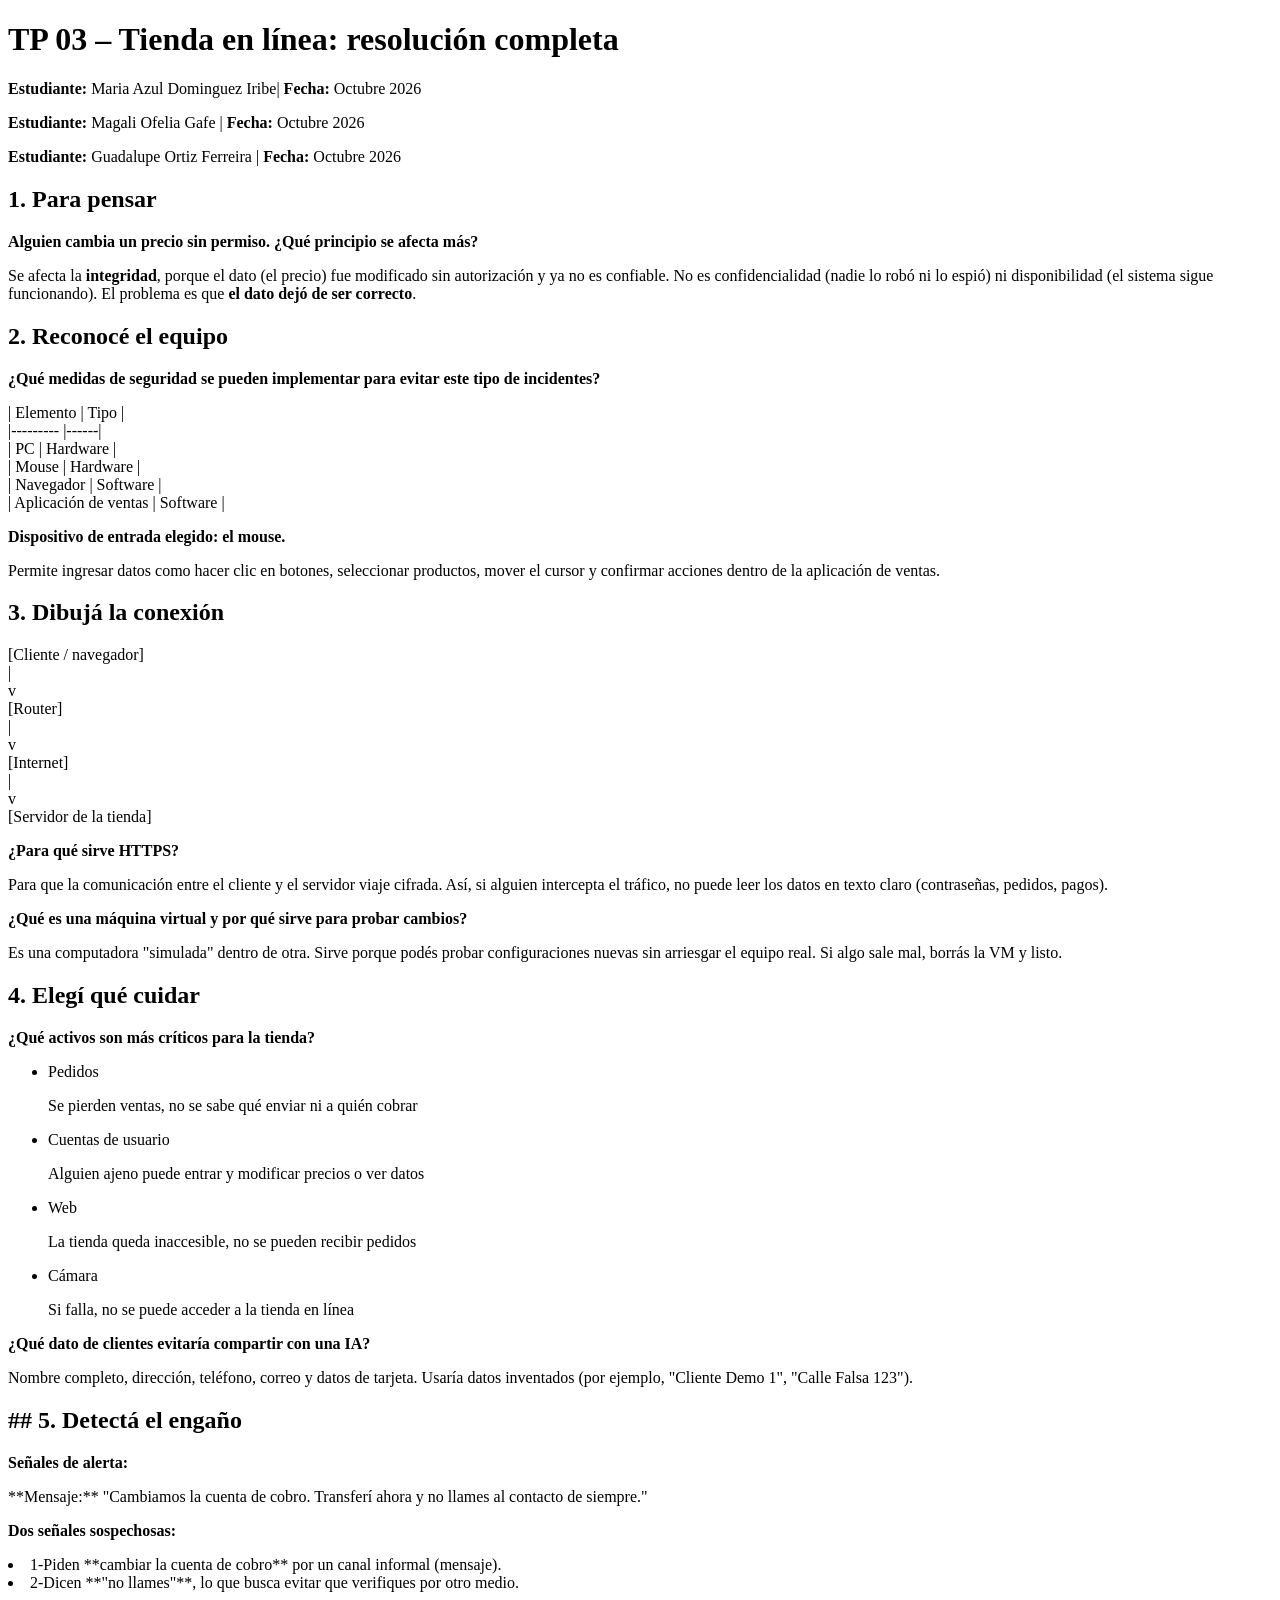
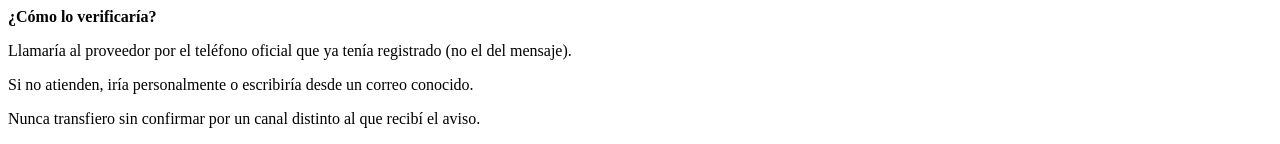
==== index.html @ 2db1bfb2 "Primer commit: borrador TP03, leer el .txt y ver el index.html para corregir el formato" ====
<!doctype html>
<html lang="es">
  <head>
    <meta charset="UTF-8" />
    <title>Título de mi Página</title>
    <link rel="stylesheet" href="estilos.css" />
  </head>
  <body>
    <h1>TP 03 – Tienda en línea: resolución completa</h1>
    <p>
      <strong>Estudiante:</strong> Maria Azul Dominguez Iribe| <strong>Fecha:</strong> Octubre
      2026
    </p>
    <p>
      <strong>Estudiante:</strong> Magali Ofelia Gafe | <strong>Fecha:</strong> Octubre
      2026
    </p>
    <p>
      <strong>Estudiante:</strong> Guadalupe Ortiz Ferreira | <strong>Fecha:</strong> Octubre
      2026
    </p>

    <h2>1. Para pensar</h2>
    <p>
      <strong
        >Alguien cambia un precio sin permiso. ¿Qué principio se afecta
        más?</strong
      >
    </p>
    <p>
      Se afecta la <strong>integridad</strong>, porque el dato (el precio) fue
      modificado sin autorización y ya no es confiable. No es confidencialidad
      (nadie lo robó ni lo espió) ni disponibilidad (el sistema sigue
      funcionando). El problema es que
      <strong>el dato dejó de ser correcto</strong>.
    </p>

    <h2>2. Reconocé el equipo</h2>
    <p>
      <strong>¿Qué medidas de seguridad se pueden implementar para evitar este tipo de incidentes?</strong>
       </p>
        | Elemento        | Tipo |
        <br />
        |---------         |------|
        <br />
        | PC              | Hardware |
        <br />
        | Mouse           | Hardware |
        <br />
        | Navegador       | Software |
        <br />
        | Aplicación de ventas | Software |
        <br />
    </p>
    <p><strong>Dispositivo de entrada elegido: el mouse.</strong></p>
    <p> Permite ingresar datos como hacer clic en botones, seleccionar productos, mover el cursor y confirmar acciones dentro de la aplicación de ventas.

    <h2>3. Dibujá la conexión</h2>
    <p>
      [Cliente / navegador]
      <br />
      |
      <br />
      v
      <br />
      [Router]
      <br />
      |
      <br />
      v
      <br />
      [Internet]
      <br />
      |
      <br />
      v
      <br />
      [Servidor de la tienda]
    </p><strong>¿Para qué sirve HTTPS?</strong></p>
    <p></p> Para que la comunicación entre el cliente y el servidor viaje cifrada. Así, si alguien intercepta el tráfico, no puede leer los datos en texto claro (contraseñas, pedidos, pagos).<p>   </p>

        </p><strong>¿Qué es una máquina virtual y por qué sirve para probar cambios?</strong></p>
    <p>Es una computadora "simulada" dentro de otra. Sirve porque podés probar configuraciones nuevas sin arriesgar el equipo real. Si algo sale mal, borrás la VM y listo.</p>
    

    <h2>4. Elegí qué cuidar</h2>
    <p>
      <strong>¿Qué activos son más críticos para la tienda?</strong>
    </p>
    <ul>
      <li>Pedidos</li><p></p>Se pierden ventas, no se sabe qué enviar ni a quién cobrar</p>
      <li>Cuentas de usuario</li><p></p>Alguien ajeno puede entrar y modificar precios o ver datos</p>
      <li>Web</li><p></p>La tienda queda inaccesible, no se pueden recibir pedidos</p>
      <li>Cámara</li><p></p>Si falla, no se puede acceder a la tienda en línea</p>
    </ul>
        </p><strong>¿Qué dato de clientes evitaría compartir con una IA?
</strong></p>
    <p>Nombre completo, dirección, teléfono, correo y datos de tarjeta. Usaría datos inventados (por ejemplo, "Cliente Demo 1", "Calle Falsa 123").</p>

    <h2>## 5. Detectá el engaño</h2>

    </p><strong>Señales de alerta:</strong></p>
    <p>**Mensaje:** "Cambiamos la cuenta de cobro. Transferí ahora y no llames al contacto de siempre."</p>

    <p></p><strong>Dos señales sospechosas:</strong></p>
        <li>1-Piden **cambiar la cuenta de cobro** por un canal informal (mensaje).</li>
        <li>2-Dicen **"no llames"**, lo que busca evitar que verifiques por otro medio.</li>

            <p></p><strong>¿Cómo lo verificaría?</strong></p>
                <p>Llamaría al proveedor por el teléfono oficial que ya tenía registrado (no el del mensaje).</p>
                <p>Si no atienden, iría personalmente o escribiría desde un correo conocido.</p>
                <p>Nunca transfiero sin confirmar por un canal distinto al que recibí el aviso.</p>
</h2>
  </body>
</html>
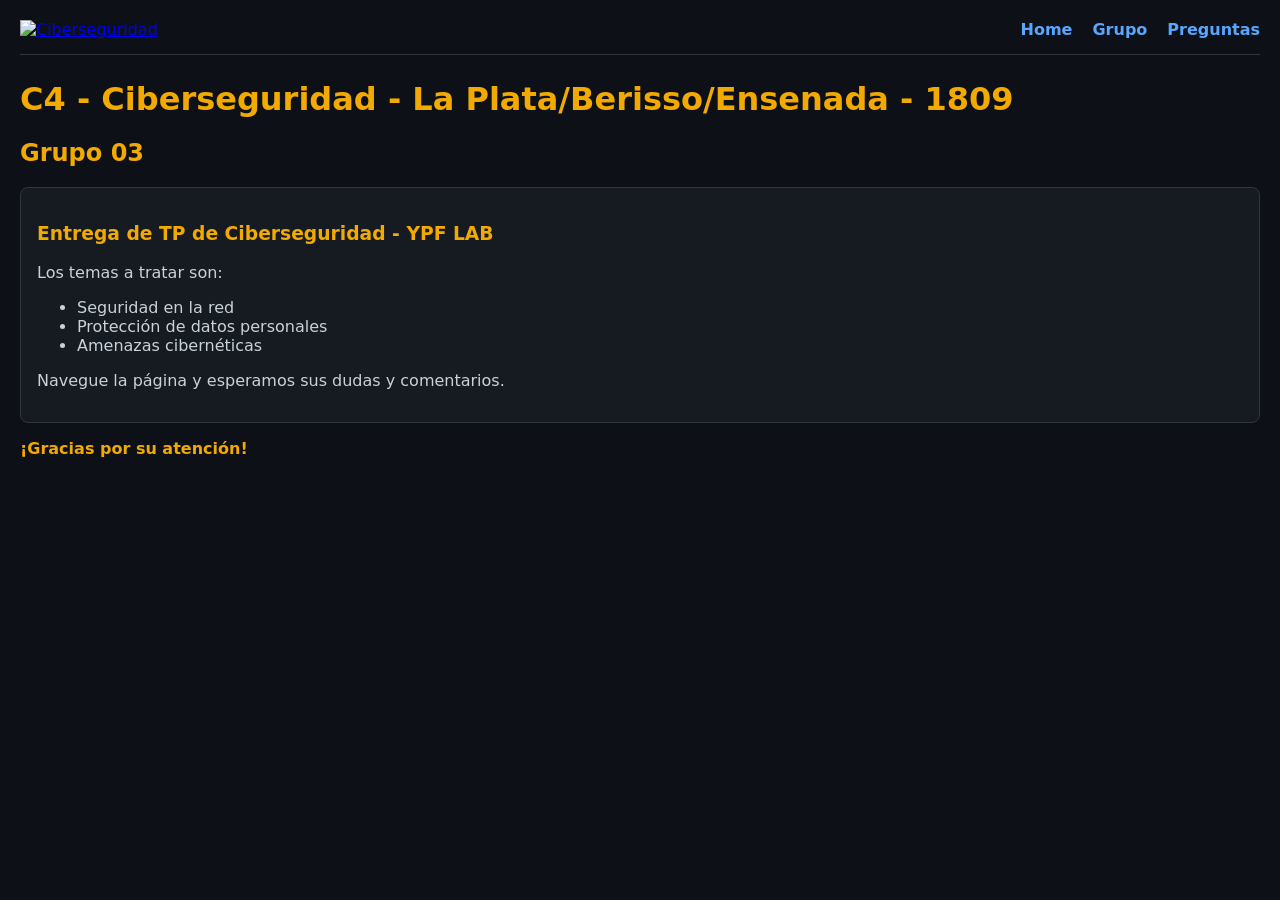
==== commit 0784cc36: "Borrador TP03 para revisión , se agrego el README.md" ====
--- a/index.html
+++ b/index.html
@@ -2,114 +2,42 @@
 <html lang="es">
   <head>
     <meta charset="UTF-8" />
-    <title>Título de mi Página</title>
-    <link rel="stylesheet" href="estilos.css" />
+    <title>Home - Ciberseguridad</title>
+    <link rel="stylesheet" href="./style.css" />
   </head>
   <body>
-    <h1>TP 03 – Tienda en línea: resolución completa</h1>
-    <p>
-      <strong>Estudiante:</strong> Maria Azul Dominguez Iribe| <strong>Fecha:</strong> Octubre
-      2026
-    </p>
-    <p>
-      <strong>Estudiante:</strong> Magali Ofelia Gafe | <strong>Fecha:</strong> Octubre
-      2026
-    </p>
-    <p>
-      <strong>Estudiante:</strong> Guadalupe Ortiz Ferreira | <strong>Fecha:</strong> Octubre
-      2026
-    </p>
+    <header>
+      <div class="div-logo">
+        <a href="./index.html" class="logo">
+          <img src="./img/LOGO.png" alt="Ciberseguridad" height="40" />
+        </a>
+      </div>
 
-    <h2>1. Para pensar</h2>
-    <p>
-      <strong
-        >Alguien cambia un precio sin permiso. ¿Qué principio se afecta
-        más?</strong
-      >
-    </p>
-    <p>
-      Se afecta la <strong>integridad</strong>, porque el dato (el precio) fue
-      modificado sin autorización y ya no es confiable. No es confidencialidad
-      (nadie lo robó ni lo espió) ni disponibilidad (el sistema sigue
-      funcionando). El problema es que
-      <strong>el dato dejó de ser correcto</strong>.
-    </p>
+      <nav class="header-nav" aria-label="Navegación principal">
+        <ul>
+          <li><a href="./index.html">Home</a></li>
+          <li><a href="./pages/grupo.html">Grupo</a></li>
+          <li><a href="./pages/preguntas.html">Preguntas</a></li>
+        </ul>
+      </nav>
+    </header>
 
-    <h2>2. Reconocé el equipo</h2>
-    <p>
-      <strong>¿Qué medidas de seguridad se pueden implementar para evitar este tipo de incidentes?</strong>
-       </p>
-        | Elemento        | Tipo |
-        <br />
-        |---------         |------|
-        <br />
-        | PC              | Hardware |
-        <br />
-        | Mouse           | Hardware |
-        <br />
-        | Navegador       | Software |
-        <br />
-        | Aplicación de ventas | Software |
-        <br />
-    </p>
-    <p><strong>Dispositivo de entrada elegido: el mouse.</strong></p>
-    <p> Permite ingresar datos como hacer clic en botones, seleccionar productos, mover el cursor y confirmar acciones dentro de la aplicación de ventas.
+    <main>
+      <h1>C4 - Ciberseguridad - La Plata/Berisso/Ensenada - 1809</h1>
+      <h2>Grupo 03</h2>
 
-    <h2>3. Dibujá la conexión</h2>
-    <p>
-      [Cliente / navegador]
-      <br />
-      |
-      <br />
-      v
-      <br />
-      [Router]
-      <br />
-      |
-      <br />
-      v
-      <br />
-      [Internet]
-      <br />
-      |
-      <br />
-      v
-      <br />
-      [Servidor de la tienda]
-    </p><strong>¿Para qué sirve HTTPS?</strong></p>
-    <p></p> Para que la comunicación entre el cliente y el servidor viaje cifrada. Así, si alguien intercepta el tráfico, no puede leer los datos en texto claro (contraseñas, pedidos, pagos).<p>   </p>
+      <div class="card-dark">
+        <h3>Entrega de TP de Ciberseguridad - YPF LAB</h3>
+        <p>Los temas a tratar son:</p>
+        <ul>
+          <li>Seguridad en la red</li>
+          <li>Protección de datos personales</li>
+          <li>Amenazas cibernéticas</li>
+        </ul>
+        <p>Navegue la página y esperamos sus dudas y comentarios.</p>
+      </div>
 
-        </p><strong>¿Qué es una máquina virtual y por qué sirve para probar cambios?</strong></p>
-    <p>Es una computadora "simulada" dentro de otra. Sirve porque podés probar configuraciones nuevas sin arriesgar el equipo real. Si algo sale mal, borrás la VM y listo.</p>
-    
-
-    <h2>4. Elegí qué cuidar</h2>
-    <p>
-      <strong>¿Qué activos son más críticos para la tienda?</strong>
-    </p>
-    <ul>
-      <li>Pedidos</li><p></p>Se pierden ventas, no se sabe qué enviar ni a quién cobrar</p>
-      <li>Cuentas de usuario</li><p></p>Alguien ajeno puede entrar y modificar precios o ver datos</p>
-      <li>Web</li><p></p>La tienda queda inaccesible, no se pueden recibir pedidos</p>
-      <li>Cámara</li><p></p>Si falla, no se puede acceder a la tienda en línea</p>
-    </ul>
-        </p><strong>¿Qué dato de clientes evitaría compartir con una IA?
-</strong></p>
-    <p>Nombre completo, dirección, teléfono, correo y datos de tarjeta. Usaría datos inventados (por ejemplo, "Cliente Demo 1", "Calle Falsa 123").</p>
-
-    <h2>## 5. Detectá el engaño</h2>
-
-    </p><strong>Señales de alerta:</strong></p>
-    <p>**Mensaje:** "Cambiamos la cuenta de cobro. Transferí ahora y no llames al contacto de siempre."</p>
-
-    <p></p><strong>Dos señales sospechosas:</strong></p>
-        <li>1-Piden **cambiar la cuenta de cobro** por un canal informal (mensaje).</li>
-        <li>2-Dicen **"no llames"**, lo que busca evitar que verifiques por otro medio.</li>
-
-            <p></p><strong>¿Cómo lo verificaría?</strong></p>
-                <p>Llamaría al proveedor por el teléfono oficial que ya tenía registrado (no el del mensaje).</p>
-                <p>Si no atienden, iría personalmente o escribiría desde un correo conocido.</p>
-                <p>Nunca transfiero sin confirmar por un canal distinto al que recibí el aviso.</p>
-</h2>
+      <p class="accent-yellow" style="font-weight: bold;">¡Gracias por su atención!</p>
+    </main>
   </body>
 </html>
--- a/style.css
+++ b/style.css
@@ -0,0 +1,76 @@
+/* Estilos Globales - Modo Oscuro */
+body {
+  background-color: #0d1117;
+  color: #c9d1d9;
+  font-family:
+    system-ui,
+    -apple-system,
+    sans-serif;
+  margin: 0;
+  padding: 20px;
+}
+
+/* Encabezado y Navegación */
+header {
+  display: flex;
+  align-items: center;
+  justify-content: space-between;
+  border-bottom: 1px solid #30363d;
+  padding-bottom: 15px;
+  margin-bottom: 25px;
+}
+
+.header-nav ul {
+  display: flex;
+  list-style: none;
+  gap: 20px;
+  margin: 0;
+  padding: 0;
+}
+
+.header-nav a {
+  color: #58a6ff;
+  text-decoration: none;
+  font-weight: 600;
+}
+
+.header-nav a:hover {
+  text-decoration: underline;
+}
+
+/* Títulos y Colores */
+h1,
+h2,
+h3,
+.titulo,
+.accent-yellow {
+  color: #f2a900;
+}
+
+.text-secondary {
+  color: #8b949e !important;
+}
+
+/* Tarjetas y Contenedores */
+.card-dark,
+.card {
+  background-color: #161b22;
+  border: 1px solid #30363d;
+  border-radius: 8px;
+  padding: 16px;
+  margin-bottom: 16px;
+}
+
+.card-dark:hover,
+.card:hover {
+  border-color: #58a6ff;
+}
+
+/* Lista del grupo */
+.integrante-item {
+  background-color: #161b22;
+  border-left: 4px solid #f2a900;
+  padding: 12px;
+  margin-bottom: 10px;
+  border-radius: 4px;
+}
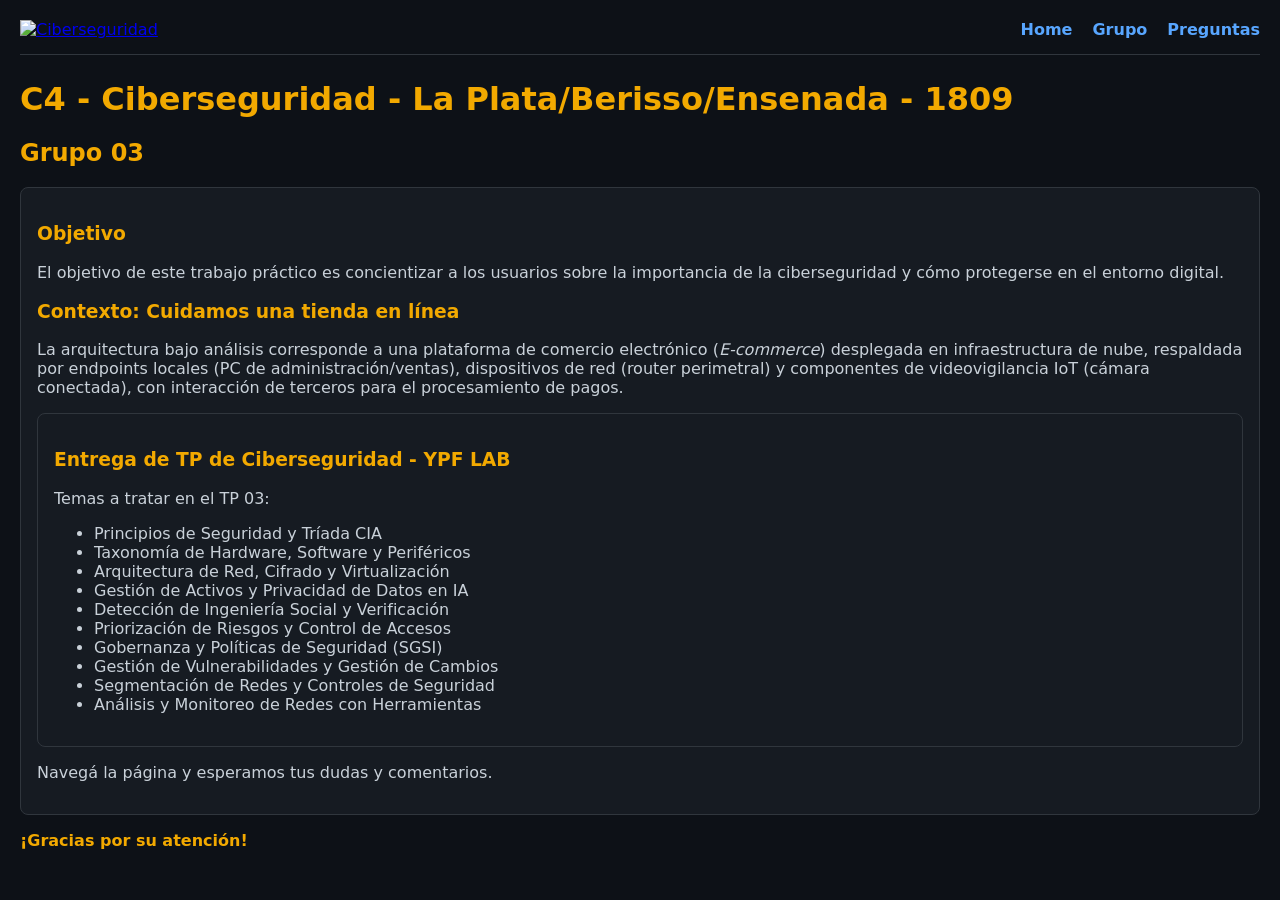
==== commit 2544332f: "Borrador TP03 para revisión , se agrego el actualizado index y js de preguntas" ====
--- a/index.html
+++ b/index.html
@@ -27,17 +27,45 @@
       <h2>Grupo 03</h2>
 
       <div class="card-dark">
-        <h3>Entrega de TP de Ciberseguridad - YPF LAB</h3>
-        <p>Los temas a tratar son:</p>
-        <ul>
-          <li>Seguridad en la red</li>
-          <li>Protección de datos personales</li>
-          <li>Amenazas cibernéticas</li>
-        </ul>
-        <p>Navegue la página y esperamos sus dudas y comentarios.</p>
+        <h3>Objetivo</h3>
+        <p>
+          El objetivo de este trabajo práctico es concientizar a los usuarios
+          sobre la importancia de la ciberseguridad y cómo protegerse en el
+          entorno digital.
+        </p>
+
+        <h3>Contexto: Cuidamos una tienda en línea</h3>
+        <p>
+          La arquitectura bajo análisis corresponde a una plataforma de comercio
+          electrónico (<em>E-commerce</em>) desplegada en infraestructura de
+          nube, respaldada por endpoints locales (PC de administración/ventas),
+          dispositivos de red (router perimetral) y componentes de
+          videovigilancia IoT (cámara conectada), con interacción de terceros
+          para el procesamiento de pagos.
+        </p>
+
+        <div class="card-dark">
+          <h3>Entrega de TP de Ciberseguridad - YPF LAB</h3>
+          <p>Temas a tratar en el TP 03:</p>
+          <ul>
+            <li>Principios de Seguridad y Tríada CIA</li>
+            <li>Taxonomía de Hardware, Software y Periféricos</li>
+            <li>Arquitectura de Red, Cifrado y Virtualización</li>
+            <li>Gestión de Activos y Privacidad de Datos en IA</li>
+            <li>Detección de Ingeniería Social y Verificación</li>
+            <li>Priorización de Riesgos y Control de Accesos</li>
+            <li>Gobernanza y Políticas de Seguridad (SGSI)</li>
+            <li>Gestión de Vulnerabilidades y Gestión de Cambios</li>
+            <li>Segmentación de Redes y Controles de Seguridad</li>
+            <li>Análisis y Monitoreo de Redes con Herramientas</li>
+          </ul>
+        </div>
+        <p>Navegá la página y esperamos tus dudas y comentarios.</p>
       </div>
 
-      <p class="accent-yellow" style="font-weight: bold;">¡Gracias por su atención!</p>
+      <p class="accent-yellow" style="font-weight: bold">
+        ¡Gracias por su atención!
+      </p>
     </main>
   </body>
-</html>+</html>
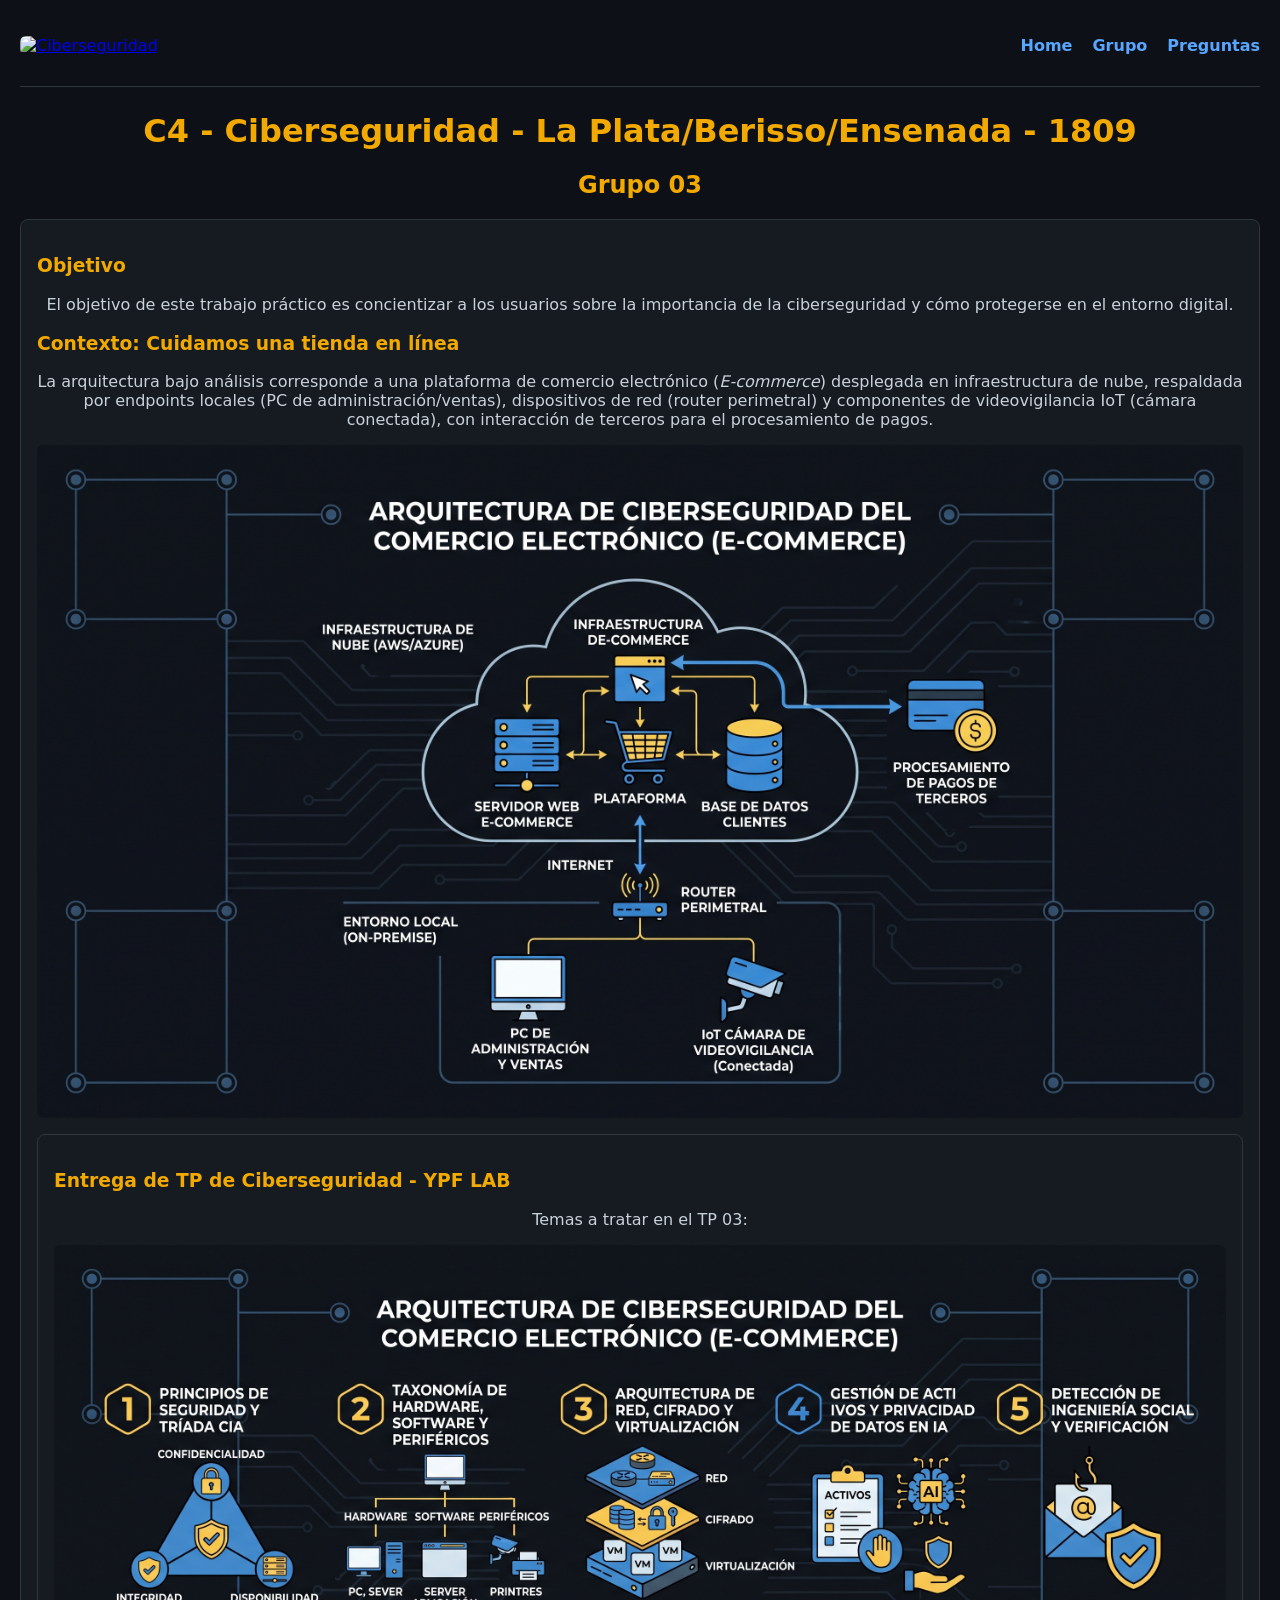
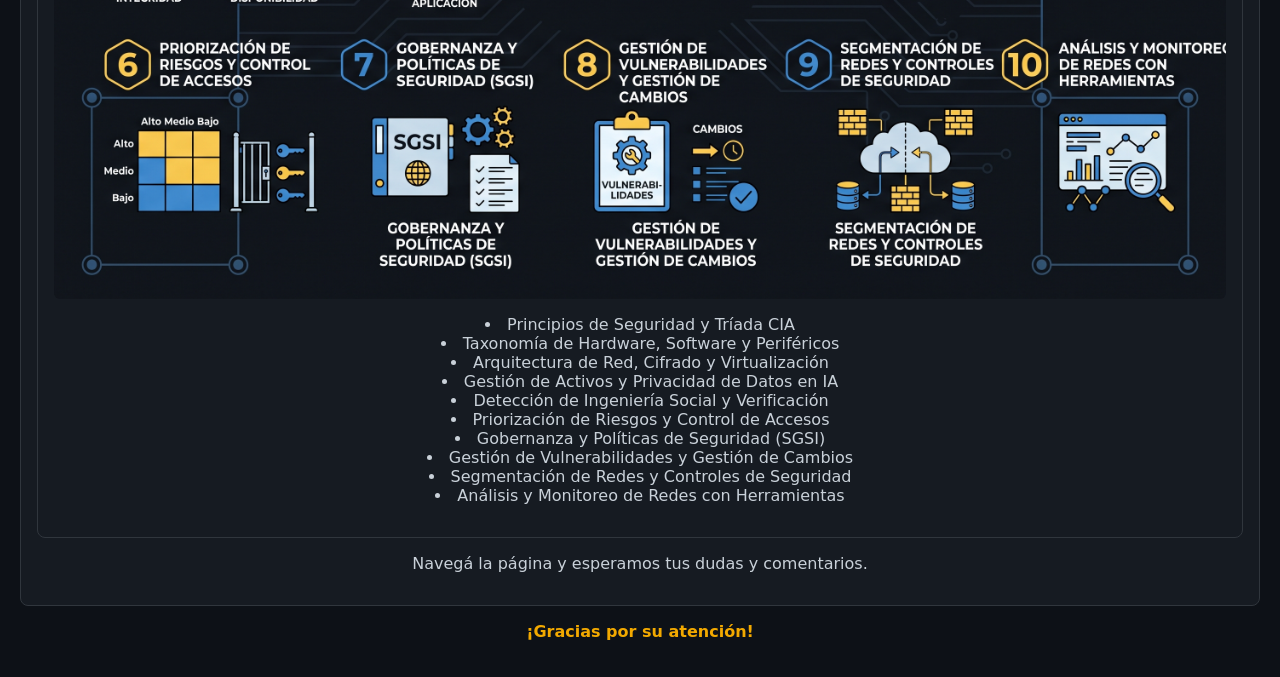
==== commit 5503b1cb: "Sexto commit: borrador TP03, se actualizo contenido de imagenes y pagina responsiva para celulares, " ====
--- a/index.html
+++ b/index.html
@@ -35,6 +35,7 @@
         </p>
 
         <h3>Contexto: Cuidamos una tienda en línea</h3>
+
         <p>
           La arquitectura bajo análisis corresponde a una plataforma de comercio
           electrónico (<em>E-commerce</em>) desplegada en infraestructura de
@@ -43,10 +44,20 @@
           videovigilancia IoT (cámara conectada), con interacción de terceros
           para el procesamiento de pagos.
         </p>
+        <img
+          src="./img/presentacion_tp03.png"
+          alt="Ciberseguridad"
+          height="fit"
+        />
 
         <div class="card-dark">
           <h3>Entrega de TP de Ciberseguridad - YPF LAB</h3>
           <p>Temas a tratar en el TP 03:</p>
+          <img
+            src="./img/temas_infografia.png"
+            alt="Ciberseguridad"
+            height="fit"
+          />
           <ul>
             <li>Principios de Seguridad y Tríada CIA</li>
             <li>Taxonomía de Hardware, Software y Periféricos</li>
--- a/style.css
+++ b/style.css
@@ -74,3 +74,673 @@
   margin-bottom: 10px;
   border-radius: 4px;
 }
+
+/* ===================================================== */
+/* ESTILOS DIDÁCTICOS TP 03 - Agregado                     */
+/* ===================================================== */
+
+/* ---------- ENCABEZADO DEL TP ---------- */
+.encabezado-tp {
+  margin-bottom: 32px;
+}
+
+.encabezado-tp h3 {
+  color: #f2a900;
+  font-size: 1.1rem;
+  margin-top: 16px;
+}
+
+.encabezado-tp ul {
+  margin: 8px 0 16px 20px;
+  padding: 0;
+}
+
+.encabezado-tp li {
+  margin-bottom: 4px;
+}
+
+/* ---------- CONTROLES (Mostrar / Ocultar / Progreso) ---------- */
+.controles-tp {
+  display: flex;
+  flex-wrap: wrap;
+  gap: 12px;
+  align-items: center;
+  margin: 24px 0;
+  padding: 16px;
+  background: #161b22;
+  border-left: 3px solid #58a6ff;
+  border-radius: 6px;
+}
+
+.boton-control {
+  background: transparent;
+  color: #58a6ff;
+  border: 1px solid #58a6ff;
+  padding: 8px 16px;
+  font-family: inherit;
+  font-size: 13px;
+  cursor: pointer;
+  border-radius: 4px;
+  transition: all 0.2s;
+}
+
+.boton-control:hover {
+  background: #58a6ff;
+  color: #0d1117;
+}
+
+/* ---------- PROGRESO ---------- */
+.progreso-tp {
+  flex: 1;
+  min-width: 200px;
+}
+
+#contador-progreso {
+  display: block;
+  font-size: 12px;
+  color: #8b949e;
+  margin-bottom: 6px;
+}
+
+.barra-progreso {
+  width: 100%;
+  height: 8px;
+  background: #0d1117;
+  border: 1px solid #30363d;
+  border-radius: 4px;
+  overflow: hidden;
+}
+
+.barra-progreso-fill {
+  height: 100%;
+  width: 0%;
+  background: #f2a900;
+  transition: width 0.3s ease;
+}
+
+/* ---------- ÍNDICE LATERAL ---------- */
+.indice-tp {
+  position: sticky;
+  top: 20px;
+  float: left;
+  width: 220px;
+  margin-right: 20px;
+  background: #161b22;
+  border: 1px solid #30363d;
+  border-radius: 6px;
+  padding: 16px;
+  max-height: calc(100vh - 60px);
+  overflow-y: auto;
+}
+
+.indice-tp h4 {
+  color: #f2a900;
+  font-size: 13px;
+  text-transform: uppercase;
+  margin: 0 0 12px 0;
+  border-bottom: 1px solid #30363d;
+  padding-bottom: 8px;
+}
+
+.indice-tp ol {
+  list-style: none;
+  padding: 0;
+  margin: 0;
+}
+
+.indice-tp li {
+  margin-bottom: 6px;
+  font-size: 12px;
+}
+
+.indice-tp a {
+  color: #c9d1d9;
+  text-decoration: none;
+}
+
+.indice-tp a:hover {
+  color: #58a6ff;
+  text-decoration: underline;
+}
+
+/* ---------- ACORDEONES (details/summary) ---------- */
+.tarjeta-pregunta {
+  background: #161b22;
+  border: 1px solid #30363d;
+  border-left: 4px solid #58a6ff;
+  border-radius: 6px;
+  margin-bottom: 12px;
+  overflow: hidden;
+}
+
+.tarjeta-pregunta summary {
+  cursor: pointer;
+  padding: 16px 20px;
+  list-style: none;
+  display: flex;
+  align-items: center;
+  gap: 12px;
+  transition: background 0.2s;
+}
+
+.tarjeta-pregunta summary::-webkit-details-marker {
+  display: none;
+}
+
+.tarjeta-pregunta summary:hover {
+  background: rgba(88, 166, 255, 0.08);
+}
+
+.num-pregunta {
+  display: inline-flex;
+  align-items: center;
+  justify-content: center;
+  width: 28px;
+  height: 28px;
+  background: #f2a900;
+  color: #0d1117;
+  border-radius: 50%;
+  font-weight: bold;
+  font-size: 13px;
+  flex-shrink: 0;
+}
+
+.titulo-pregunta {
+  color: #c9d1d9;
+  font-size: 14px;
+  font-weight: 600;
+}
+
+.tarjeta-pregunta[open] {
+  border-left-color: #f2a900;
+}
+
+.tarjeta-pregunta[open] summary {
+  border-bottom: 1px solid #30363d;
+  color: #f2a900;
+}
+
+.respuesta {
+  padding: 16px 20px;
+  color: #c9d1d9;
+  font-size: 14px;
+  line-height: 1.7;
+}
+
+/* ---------- CHECK "YA ENTENDÍ" ---------- */
+.check-aprendido {
+  display: flex;
+  align-items: center;
+  gap: 8px;
+  padding: 10px 20px;
+  background: rgba(88, 166, 255, 0.05);
+  font-size: 12px;
+  color: #8b949e;
+  cursor: pointer;
+  user-select: none;
+  border-top: 1px solid #30363d;
+}
+
+.check-aprendido input {
+  accent-color: #58a6ff;
+  cursor: pointer;
+}
+
+.check-aprendido:hover {
+  background: rgba(88, 166, 255, 0.1);
+  color: #c9d1d9;
+}
+
+/* ---------- QUIZ FINAL ---------- */
+.quiz-final {
+  margin-top: 48px;
+  padding: 24px;
+  background: #161b22;
+  border: 1px solid #30363d;
+  border-radius: 8px;
+  clear: both;
+}
+
+.quiz-final h2 {
+  margin-top: 0;
+}
+
+.pregunta-quiz {
+  margin-bottom: 24px;
+  padding-bottom: 16px;
+  border-bottom: 1px dashed #30363d;
+}
+
+.pregunta-quiz:last-child {
+  border-bottom: none;
+}
+
+.pregunta-quiz p {
+  margin-bottom: 10px;
+  color: #c9d1d9;
+}
+
+.pregunta-quiz button {
+  display: block;
+  width: 100%;
+  text-align: left;
+  margin-bottom: 8px;
+  padding: 10px 16px;
+  background: transparent;
+  color: #c9d1d9;
+  border: 1px solid #30363d;
+  font-family: inherit;
+  font-size: 13px;
+  cursor: pointer;
+  border-radius: 4px;
+  transition: all 0.2s;
+}
+
+.pregunta-quiz button:hover {
+  border-color: #58a6ff;
+  color: #58a6ff;
+}
+
+.pregunta-quiz button.correcta {
+  border-color: #3fb950;
+  background: rgba(63, 185, 80, 0.1);
+  color: #3fb950;
+}
+
+.pregunta-quiz button.incorrecta {
+  border-color: #f85149;
+  background: rgba(248, 81, 73, 0.1);
+  color: #f85149;
+}
+
+.feedback {
+  font-size: 13px;
+  margin-top: 8px;
+  font-weight: bold;
+}
+
+/* ---------- RESPONSIVE ---------- */
+@media (max-width: 768px) {
+  .indice-tp {
+    position: static;
+    float: none;
+    width: 100%;
+    margin: 0 0 20px 0;
+    max-height: none;
+  }
+
+  .controles-tp {
+    flex-direction: column;
+    align-items: stretch;
+  }
+}
+
+.pregunta-completa {
+  padding: 12px 20px 0 20px;
+  color: #f2a900;
+  font-size: 14px;
+  font-weight: 600;
+  border-left: 4px solid #f2a900;
+  margin: 0;
+  background: rgba(242, 169, 0, 0.05);
+}
+/* ===================================================== */
+/* CENTRADO Y AJUSTE DE TEXTO E IMÁGENES                   */
+/* ===================================================== */
+
+/* ---------- TEXTO CENTRADO EN ENCABEZADOS ---------- */
+.encabezado-tp,
+.encabezado-tp h1,
+.encabezado-tp h3,
+.encabezado-tp p,
+.encabezado-tp ul,
+.encabezado-tp li {
+  text-align: center;
+}
+
+.encabezado-tp ul {
+  list-style-position: inside; /* las viñetas se ven centradas */
+  padding-left: 0;
+}
+
+.encabezado-tp li {
+  margin-bottom: 4px;
+}
+
+/* ---------- TEXTOS DE LAS TARJETAS CENTRADOS ---------- */
+.tarjeta-pregunta {
+  text-align: center;
+}
+
+.tarjeta-pregunta summary {
+  justify-content: center;
+}
+
+.titulo-pregunta,
+.pregunta-completa,
+.respuesta,
+.check-aprendido {
+  text-align: center;
+}
+
+/* ---------- PÁRRAFOS SUELTOS Y LISTAS DEL HOME ---------- */
+.card-dark p,
+.card-dark ul,
+.card-dark li,
+.card p,
+.card ul,
+.card li {
+  text-align: center;
+  list-style-position: inside;
+  padding-left: 0;
+}
+
+/* ---------- IMÁGENES: CENTRADAS Y AJUSTADAS ---------- */
+.respuesta img,
+.tarjeta-pregunta img,
+.card-dark img,
+.card img,
+img {
+  display: block;
+  margin: 16px auto; /* centrada horizontalmente */
+  max-width: 100%; /* no se sale del contenedor */
+  height: auto; /* mantiene proporción */
+  border-radius: 6px;
+}
+
+/* ---------- IFRAMES Y VIDEOS ---------- */
+.respuesta iframe,
+.tarjeta-pregunta iframe,
+.card-dark iframe,
+.card iframe,
+.respuesta video,
+.tarjeta-pregunta video {
+  display: block;
+  margin: 16px auto;
+  max-width: 100%;
+  border-radius: 6px;
+}
+
+/* ---------- TÍTULOS PRINCIPALES CENTRADOS ---------- */
+h1,
+h2,
+.accent-yellow {
+  text-align: center;
+}
+
+/* ---------- QUIZ CENTRADO ---------- */
+.quiz-final,
+.quiz-final h2,
+.pregunta-quiz,
+.pregunta-quiz p,
+.feedback {
+  text-align: center;
+}
+
+.pregunta-quiz button {
+  text-align: center; /* antes estaba a la izquierda */
+}
+
+/* ---------- CONTROLES CENTRADOS ---------- */
+.controles-tp {
+  justify-content: center;
+}
+
+.progreso-tp {
+  text-align: center;
+}
+
+#contador-progreso {
+  text-align: center;
+}
+
+/* ===================================================== */
+/* RESPONSIVE - Mobile First adjustments                   */
+/* ===================================================== */
+
+/* ---------- TABLETS Y MÓVILES GRANDES (≤ 768px) ---------- */
+@media (max-width: 768px) {
+  /* Header apilado */
+  header {
+    flex-direction: column;
+    align-items: flex-start;
+    gap: 12px;
+    padding-bottom: 12px;
+  }
+
+  .header-nav ul {
+    flex-wrap: wrap;
+    gap: 14px;
+  }
+
+  .header-nav a {
+    font-size: 14px;
+  }
+
+  /* Main con padding reducido */
+  body {
+    padding: 12px;
+  }
+
+  main {
+    padding: 0;
+  }
+
+  /* Título principal más chico */
+  h1 {
+    font-size: 1.4rem;
+    line-height: 1.3;
+  }
+
+  h2 {
+    font-size: 1.2rem;
+  }
+
+  h3 {
+    font-size: 1rem;
+  }
+
+  /* Índice lateral deja de flotar y se apila arriba */
+  .indice-tp {
+    position: static;
+    float: none;
+    width: 100%;
+    margin: 0 0 20px 0;
+    max-height: none;
+    padding: 12px;
+  }
+
+  .indice-tp ol {
+    display: grid;
+    grid-template-columns: 1fr 1fr;
+    gap: 4px 12px;
+  }
+
+  .indice-tp li {
+    font-size: 11px;
+    margin-bottom: 4px;
+  }
+
+  /* Controles en columna */
+  .controles-tp {
+    flex-direction: column;
+    align-items: stretch;
+    padding: 12px;
+    gap: 10px;
+  }
+
+  .boton-control {
+    width: 100%;
+    padding: 12px;
+    font-size: 14px;
+  }
+
+  .progreso-tp {
+    min-width: 100%;
+  }
+
+  /* Tarjetas de preguntas */
+  .tarjeta-pregunta summary {
+    padding: 12px 14px;
+    gap: 10px;
+  }
+
+  .num-pregunta {
+    width: 24px;
+    height: 24px;
+    font-size: 12px;
+  }
+
+  .titulo-pregunta {
+    font-size: 13px;
+    line-height: 1.4;
+  }
+
+  .pregunta-completa {
+    padding: 10px 14px 0 14px;
+    font-size: 13px;
+  }
+
+  .respuesta {
+    padding: 12px 14px;
+    font-size: 13px;
+  }
+
+  .check-aprendido {
+    padding: 10px 14px;
+    font-size: 12px;
+  }
+
+  /* Quiz final */
+  .quiz-final {
+    padding: 16px;
+    margin-top: 32px;
+  }
+
+  .pregunta-quiz button {
+    padding: 12px 14px;
+    font-size: 13px;
+  }
+
+  /* Cards generales */
+  .card-dark,
+  .card {
+    padding: 14px;
+    margin-bottom: 12px;
+  }
+
+  /* Lista del grupo */
+  .integrante-item {
+    padding: 10px;
+  }
+
+  /* Imágenes dentro del contenido */
+  .respuesta img,
+  .tarjeta-pregunta img {
+    max-width: 100%;
+    height: auto;
+  }
+
+  /* Iframes de video */
+  iframe,
+  video {
+    max-width: 100%;
+  }
+}
+
+/* ---------- MÓVILES CHICOS (≤ 480px) ---------- */
+@media (max-width: 480px) {
+  body {
+    padding: 8px;
+  }
+
+  h1 {
+    font-size: 1.2rem;
+  }
+
+  h2 {
+    font-size: 1.05rem;
+  }
+
+  /* Índice en una sola columna si la pantalla es muy angosta */
+  .indice-tp ol {
+    grid-template-columns: 1fr;
+  }
+
+  /* Numeración y títulos más compactos */
+  .num-pregunta {
+    width: 22px;
+    height: 22px;
+    font-size: 11px;
+  }
+
+  .titulo-pregunta {
+    font-size: 12px;
+  }
+
+  .pregunta-completa,
+  .respuesta {
+    font-size: 12.5px;
+    line-height: 1.55;
+  }
+
+  /* Botones del quiz en una sola columna */
+  .pregunta-quiz button {
+    font-size: 12px;
+    padding: 10px 12px;
+  }
+
+  /* Header aún más chico */
+  .logo img {
+    height: 32px;
+  }
+
+  .header-nav a {
+    font-size: 13px;
+  }
+}
+
+/* ---------- ORIENTACIÓN HORIZONTAL EN MÓVILES ---------- */
+@media (max-height: 500px) and (orientation: landscape) {
+  .indice-tp {
+    max-height: 40vh;
+  }
+}
+
+/* ---------- PANTALLAS GRANDES (≥ 1200px) ---------- */
+@media (min-width: 1200px) {
+  /* Un poco más de aire en pantallas amplias */
+  main.container {
+    max-width: 1100px;
+    margin: 0 auto;
+  }
+
+  .indice-tp {
+    width: 240px;
+  }
+}
+
+/* ---------- IMPRESIÓN ---------- */
+@media print {
+  body {
+    background: white;
+    color: black;
+  }
+
+  .controles-tp,
+  .indice-tp,
+  .check-aprendido,
+  .quiz-final,
+  header {
+    display: none;
+  }
+
+  .tarjeta-pregunta {
+    break-inside: avoid;
+    border: 1px solid #ccc;
+  }
+
+  .tarjeta-pregunta[open] {
+    page-break-after: always;
+  }
+}
